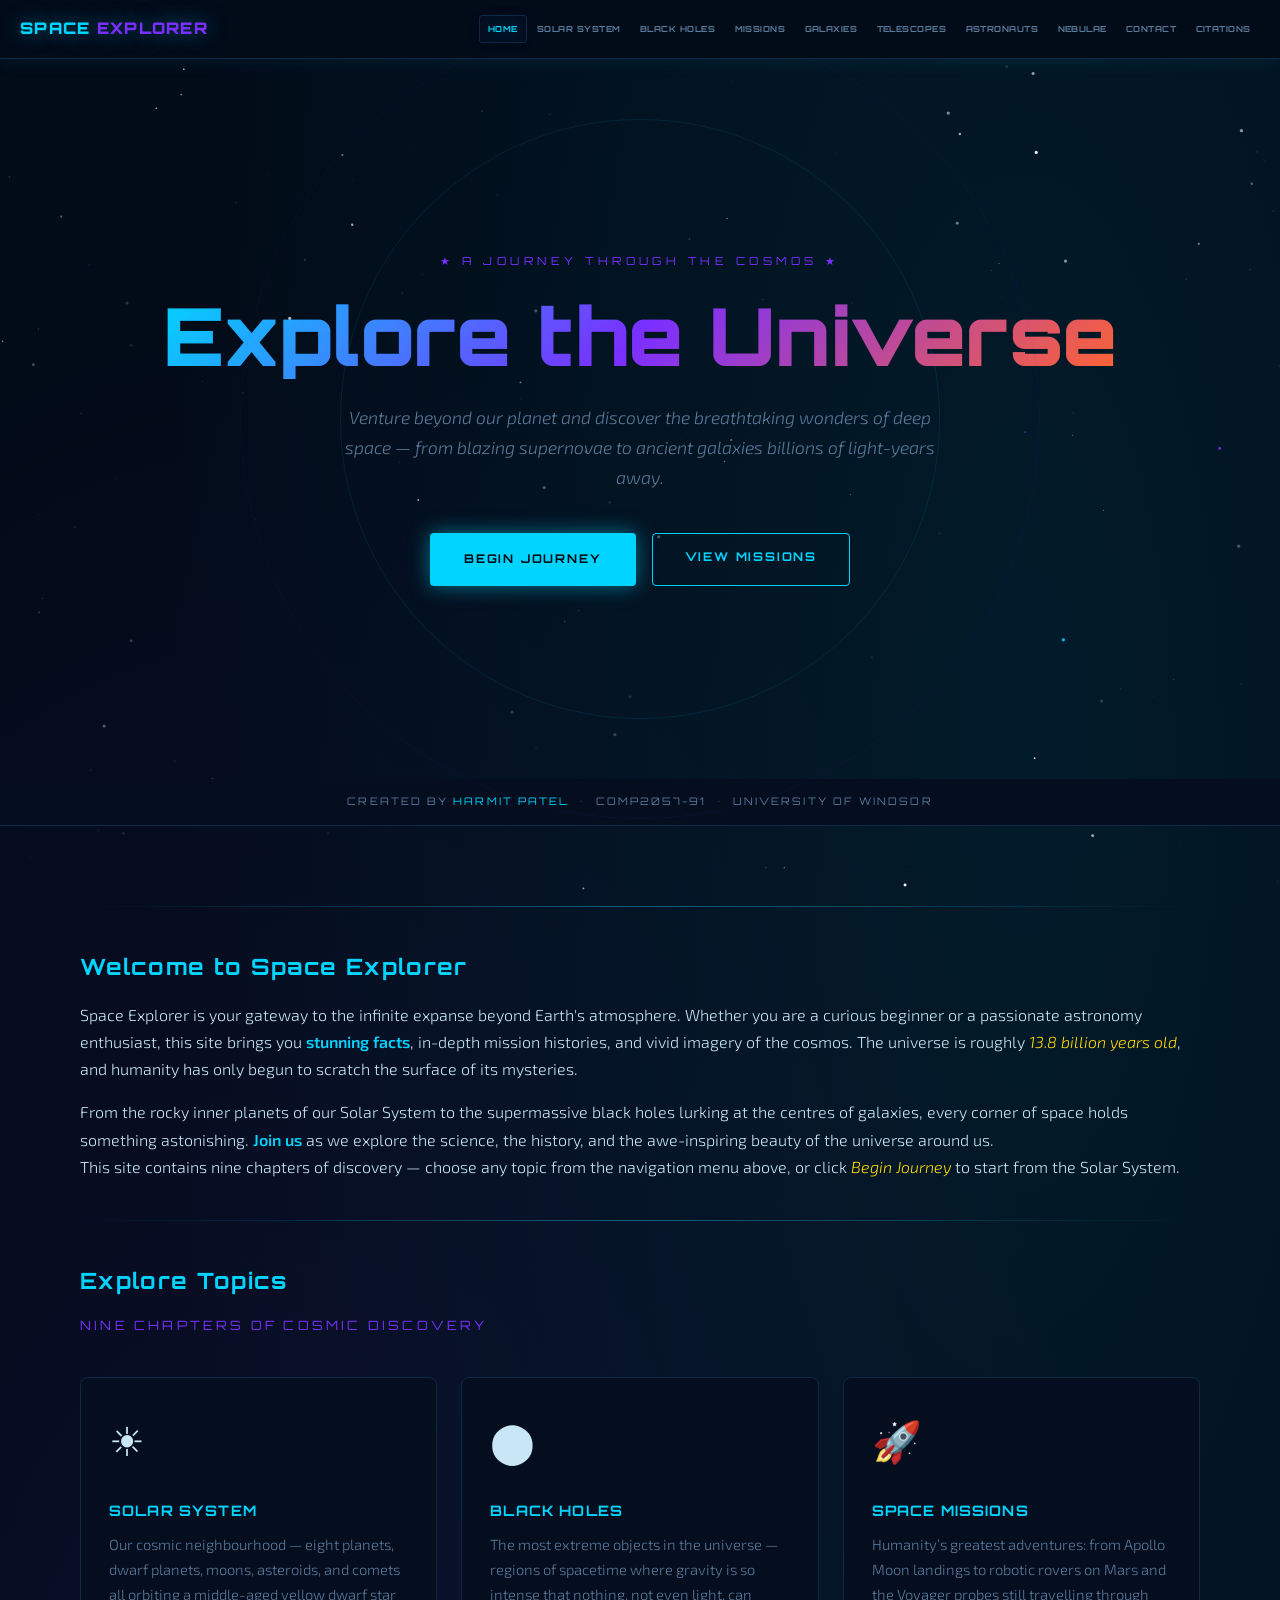
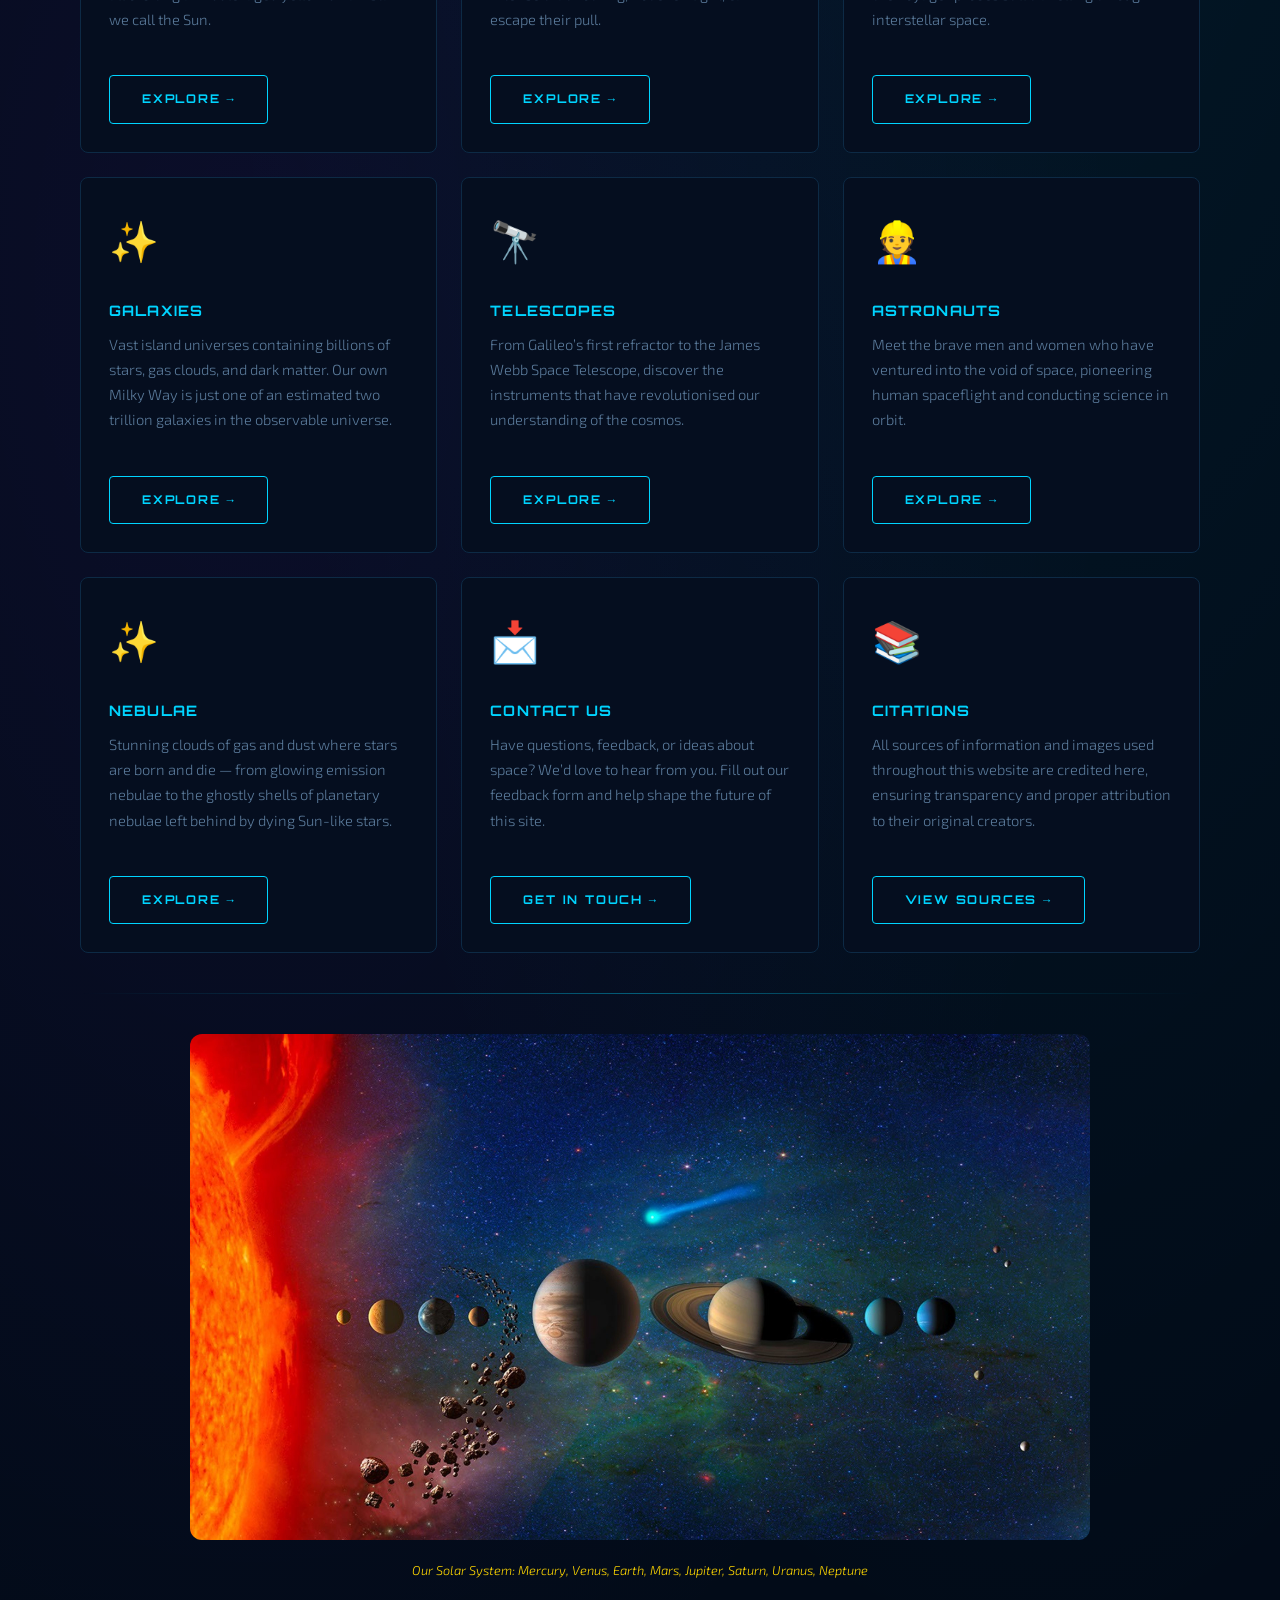
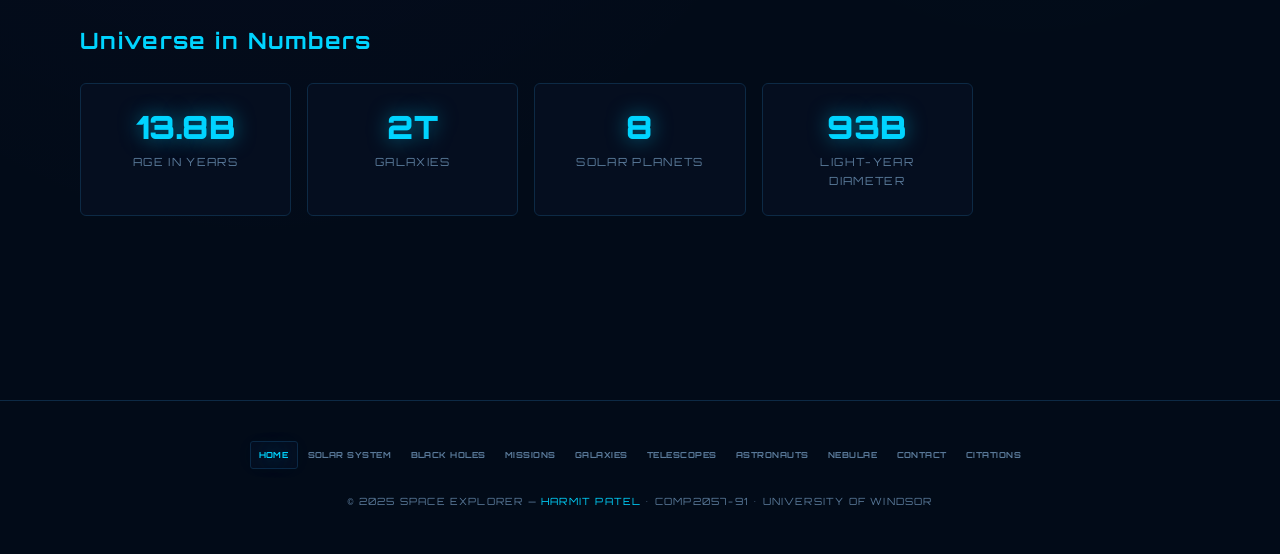
==== index.html @ 055d6885 "first phase completed" ====
<!DOCTYPE html>
<!-- ============================================================
     index.html - Home Page for Space Explorer Website
     Author: Harmit Patel - COMP2057-91
     Course: Introduction to the Internet
     Description: Entry point into the Space Explorer web site.
                  Introduces the theme, provides site navigation,
                  and showcases featured sections with animated
                  star-field background using HTML5 Canvas.
     ============================================================ -->
<html lang="en">

  <!-- HEAD: metadata, stylesheet links, and page title -->
  <head>
    <!-- Character encoding declaration for full Unicode support -->
    <meta charset="UTF-8" />

    <!-- Viewport tag for responsive design on mobile devices -->
    <meta name="viewport" content="width=device-width, initial-scale=1.0" />

    <!-- Brief description used by search engines -->
    <meta name="description" content="Space Explorer - A journey through the cosmos." />

    <!-- Page title shown in browser tab and bookmarks -->
    <title>Space Explorer | Home</title>

    <!-- Link to external CSS stylesheet for all page styles -->
    <link rel="stylesheet" href="style.css" />
  </head>

  <!-- BODY: visible page content -->
  <body>

    <!-- Animated star field canvas rendered behind all content -->
    <canvas id="starfield"></canvas>

    <!-- Page wrapper ensures content sits above canvas (z-index) -->
    <div class="page-wrapper">

      <!-- ======================================================
           HEADER & NAVIGATION
           Sticky header with site logo and full navigation links.
           ====================================================== -->
      <header>
        <div class="header-inner">

          <!-- Site logo linking back to index.html -->
          <a href="index.html" class="site-logo">SPACE<span>&nbsp;EXPLORER</span></a>

          <!-- Primary navigation menu (visible on all pages) -->
          <nav>
            <ul>
              <li><a href="index.html">Home</a></li>
              <li><a href="solarsystem.html">Solar System</a></li>
              <li><a href="blackholes.html">Black Holes</a></li>
              <li><a href="missions.html">Missions</a></li>
              <li><a href="galaxies.html">Galaxies</a></li>
              <li><a href="telescope.html">Telescopes</a></li>
              <li><a href="astronauts.html">Astronauts</a></li>
              <li><a href="nebulae.html">Nebulae</a></li>
              <li><a href="contact.html">Contact</a></li>
              <li><a href="citations.html">Citations</a></li>
            </ul>
          </nav>
        </div>
      </header>

      <!-- ======================================================
           HERO SECTION
           Full-viewport welcome banner with animated headings.
           ====================================================== -->
      <section class="hero">

        <!-- Small tagline label above main heading -->
        <p class="hero-tag">&#9733; A Journey Through the Cosmos &#9733;</p>

        <!-- Main hero heading using the h1 tag (page headline) -->
        <h1>Explore the Universe</h1>

        <!-- Descriptive subtext beneath the main heading -->
        <p class="hero-desc">
          Venture beyond our planet and discover the breathtaking wonders
          of deep space &mdash; from blazing supernovae to ancient galaxies
          billions of light-years away.
        </p>

        <!-- Call-to-action buttons linking to key pages -->
        <div class="hero-btns">
          <a href="solarsystem.html" class="btn-primary">Begin Journey</a>
          <a href="missions.html"   class="btn-secondary">View Missions</a>
        </div>
      </section>

      <!-- Author credit banner displayed below the hero -->
      <div class="author-credit">
        Created by <span>Harmit Patel</span> &nbsp;&bull;&nbsp; COMP2057-91 &nbsp;&bull;&nbsp; University of Windsor
      </div>

      <!-- ======================================================
           MAIN CONTENT
           Introduction paragraphs and featured topic cards.
           ====================================================== -->
      <main>

        <!-- Horizontal rule used as a decorative section divider -->
        <hr />

        <!-- Section heading for the introduction area -->
        <h2>Welcome to Space Explorer</h2>

        <!-- Introduction paragraph 1 -->
        <p>
          Space Explorer is your gateway to the infinite expanse beyond Earth's atmosphere.
          Whether you are a curious beginner or a passionate astronomy enthusiast, this site
          brings you <strong>stunning facts</strong>, in-depth mission histories, and vivid
          imagery of the cosmos. The universe is roughly <em>13.8 billion years old</em>,
          and humanity has only begun to scratch the surface of its mysteries.
        </p>

        <!-- Paragraph with a bold keyword and line break for visual rhythm -->
        <p>
          From the rocky inner planets of our Solar System to the supermassive black holes
          lurking at the centres of galaxies, every corner of space holds something
          astonishing. <strong>Join us</strong> as we explore the science, the history,
          and the awe-inspiring beauty of the universe around us.<br />
          This site contains nine chapters of discovery &mdash; choose any topic from the
          navigation menu above, or click <em>Begin Journey</em> to start from the Solar System.
        </p>

        <!-- Second horizontal rule for visual separation -->
        <hr />

        <!-- Section heading for the topic card grid -->
        <h2>Explore Topics</h2>

        <!-- Subtitle beneath section heading -->
        <p class="page-subtitle">Nine Chapters of Cosmic Discovery</p>

        <!-- Feature card grid: 8 topic cards linking to each page -->
        <div class="card-grid">

          <!-- Card 1: Solar System -->
          <div class="card">
            <span class="card-icon">&#9728;</span><!-- Special char: sun -->
            <h3>Solar System</h3>
            <p>
              Our cosmic neighbourhood &mdash; eight planets, dwarf planets, moons,
              asteroids, and comets all orbiting a middle-aged yellow dwarf star we call the Sun.
            </p>
            <br />
            <a href="solarsystem.html" class="btn-secondary">Explore &rarr;</a>
          </div>

          <!-- Card 2: Black Holes -->
          <div class="card">
            <span class="card-icon">&#11044;</span><!-- Special char: circle -->
            <h3>Black Holes</h3>
            <p>
              The most extreme objects in the universe &mdash; regions of spacetime where
              gravity is so intense that nothing, not even light, can escape their pull.
            </p>
            <br />
            <a href="blackholes.html" class="btn-secondary">Explore &rarr;</a>
          </div>

          <!-- Card 3: Space Missions -->
          <div class="card">
            <span class="card-icon">&#128640;</span><!-- Rocket emoji -->
            <h3>Space Missions</h3>
            <p>
              Humanity&rsquo;s greatest adventures: from Apollo Moon landings to robotic
              rovers on Mars and the Voyager probes still travelling through interstellar space.
            </p>
            <br />
            <a href="missions.html" class="btn-secondary">Explore &rarr;</a>
          </div>

          <!-- Card 4: Galaxies -->
          <div class="card">
            <span class="card-icon">&#10024;</span><!-- Sparkle/galaxy -->
            <h3>Galaxies</h3>
            <p>
              Vast island universes containing billions of stars, gas clouds, and dark matter.
              Our own Milky Way is just one of an estimated two trillion galaxies in the observable universe.
            </p>
            <br />
            <a href="galaxies.html" class="btn-secondary">Explore &rarr;</a>
          </div>

          <!-- Card 5: Telescopes -->
          <div class="card">
            <span class="card-icon">&#128301;</span><!-- Telescope emoji -->
            <h3>Telescopes</h3>
            <p>
              From Galileo&rsquo;s first refractor to the James Webb Space Telescope,
              discover the instruments that have revolutionised our understanding of the cosmos.
            </p>
            <br />
            <a href="telescope.html" class="btn-secondary">Explore &rarr;</a>
          </div>

          <!-- Card 6: Astronauts -->
          <div class="card">
            <span class="card-icon">&#128119;</span><!-- Astronaut emoji -->
            <h3>Astronauts</h3>
            <p>
              Meet the brave men and women who have ventured into the void of space,
              pioneering human spaceflight and conducting science in orbit.
            </p>
            <br />
            <a href="astronauts.html" class="btn-secondary">Explore &rarr;</a>
          </div>

          <!-- Card 7: Nebulae -->
          <div class="card">
            <span class="card-icon">&#10024;</span><!-- Sparkle: nebula glow -->
            <h3>Nebulae</h3>
            <p>
              Stunning clouds of gas and dust where stars are born and die &mdash;
              from glowing emission nebulae to the ghostly shells of planetary nebulae
              left behind by dying Sun-like stars.
            </p>
            <br />
            <a href="nebulae.html" class="btn-secondary">Explore &rarr;</a>
          </div>

          <!-- Card 8: Contact / Feedback -->
          <div class="card">
            <span class="card-icon">&#128233;</span><!-- Envelope emoji -->
            <h3>Contact Us</h3>
            <p>
              Have questions, feedback, or ideas about space? We&rsquo;d love to hear from you.
              Fill out our feedback form and help shape the future of this site.
            </p>
            <br />
            <a href="contact.html" class="btn-secondary">Get In Touch &rarr;</a>
          </div>

          <!-- Card 8: Citations -->
          <div class="card">
            <span class="card-icon">&#128218;</span><!-- Book emoji -->
            <h3>Citations</h3>
            <p>
              All sources of information and images used throughout this website are credited
              here, ensuring transparency and proper attribution to their original creators.
            </p>
            <br />
            <a href="citations.html" class="btn-secondary">View Sources &rarr;</a>
          </div>

        </div><!-- end .card-grid -->

        <!-- Horizontal rule before stats section -->
        <hr />

        <!-- Solar system image as a featured visual on the home page -->
        <div class="text-center">
          <img src="solarsystem.jpg"
               alt="Diagram of the eight planets of our Solar System in order from the Sun"
               width="900" height="380"
               style="width:100%;max-width:900px;height:auto;border-radius:12px;margin:20px auto;display:block;" />
          <p style="color:var(--color-muted);font-size:0.8rem;">
            <em>Our Solar System: Mercury, Venus, Earth, Mars, Jupiter, Saturn, Uranus, Neptune</em>
          </p>
        </div>

        <!-- Quick facts stats section -->
        <h2>Universe in Numbers</h2>

        <!-- Stat card grid for quick cosmological facts -->
        <div class="stat-grid">
          <div class="stat-card">
            <span class="stat-num">13.8B</span>
            <span class="stat-label">Age in Years</span>
          </div>
          <div class="stat-card">
            <span class="stat-num">2T</span>
            <span class="stat-label">Galaxies</span>
          </div>
          <div class="stat-card">
            <span class="stat-num">8</span>
            <span class="stat-label">Solar Planets</span>
          </div>
          <div class="stat-card">
            <span class="stat-num">93B</span>
            <span class="stat-label">Light-Year Diameter</span>
          </div>
        </div>

      </main><!-- end main -->

      <!-- ======================================================
           FOOTER
           Copyright information and repeated navigation.
           ====================================================== -->
      <footer>
        <div class="footer-inner">

          <!-- Repeated navigation links in footer for convenience -->
          <nav>
            <ul>
              <li><a href="index.html">Home</a></li>
              <li><a href="solarsystem.html">Solar System</a></li>
              <li><a href="blackholes.html">Black Holes</a></li>
              <li><a href="missions.html">Missions</a></li>
              <li><a href="galaxies.html">Galaxies</a></li>
              <li><a href="telescope.html">Telescopes</a></li>
              <li><a href="astronauts.html">Astronauts</a></li>
              <li><a href="nebulae.html">Nebulae</a></li>
              <li><a href="contact.html">Contact</a></li>
              <li><a href="citations.html">Citations</a></li>
            </ul>
          </nav>

          <!-- Copyright notice with special HTML entities -->
          <p>&copy; 2025 Space Explorer &mdash; <span class="footer-name">Harmit Patel</span> &bull; COMP2057-91 &bull; University of Windsor</p>
        </div>
      </footer>

      <!-- Floating scroll-to-top button -->
      <button id="scrollTopBtn" title="Back to top"
              style="position:fixed;bottom:30px;right:30px;
                     background:var(--color-primary);color:var(--color-bg);
                     border:none;border-radius:50%;width:44px;height:44px;
                     font-size:1.2rem;cursor:pointer;opacity:0;
                     transition:opacity 0.3s ease;z-index:999;">&#8679;</button>

    </div><!-- end .page-wrapper -->

    <!-- Link to the shared JavaScript file (loaded at end of body for performance) -->
    <script src="main.js"></script>

  </body>
</html>
---- style.css ----
/* ============================================================
   style.css - Main Cascading Style Sheet for Space Explorer
   Author: Harmit Patel - COMP2057-91
   Course: Introduction to the Internet
   University of Windsor - School of Computer Science
   Description: Defines all global styles, animations, layout,
                typography, colours (hex values only), and
                visual theme for the Space Explorer website.
                All colour values use the # hexadecimal scheme.
   ============================================================ */

/* Google Fonts: Orbitron for headings, Exo 2 for body */
@import url('https://fonts.googleapis.com/css2?family=Orbitron:wght@400;700;900&family=Exo+2:ital,wght@0,300;0,400;0,600;1,300&display=swap');

/* ============================================================
   CSS CUSTOM PROPERTIES (VARIABLES)
   All colours are defined as hex values as required.
   ============================================================ */
:root {
  --color-bg:        #020b18;
  --color-bg2:       #030f22;
  --color-primary:   #00d4ff;
  --color-secondary: #7b2fff;
  --color-gold:      #ffd700;
  --color-text:      #c8e6f5;
  --color-muted:     #5a7a9a;
  --color-card:      #050e1f;
  --color-border:    #0d2a45;
  --color-success:   #00ff88;
  --font-display:    'Orbitron', monospace;
  --font-body:       'Exo 2', sans-serif;
  --glow-cyan:       0 0 20px rgba(0, 212, 255, 0.5);
  --glow-purple:     0 0 20px rgba(123, 47, 255, 0.5);
  --transition:      all 0.3s ease;
}

/* CSS Reset */
*, *::before, *::after {
  box-sizing: border-box;
  margin:     0;
  padding:    0;
}

html { scroll-behavior: smooth; }

/* Body - background colour using hex #020b18 */
body {
  font-family:      var(--font-body);
  font-size:        16px;
  color:            #c8e6f5;
  background-color: #020b18;
  background-image:
    radial-gradient(ellipse at 20% 50%, rgba(123,47,255,0.08) 0%, transparent 60%),
    radial-gradient(ellipse at 80% 20%, rgba(0,212,255,0.08) 0%, transparent 60%);
  min-height:  100vh;
  line-height: 1.7;
  overflow-x:  hidden;
  position:    relative;
}

/* Star field canvas behind all content */
#starfield {
  position:       fixed;
  top:            0;
  left:           0;
  width:          100%;
  height:         100%;
  z-index:        0;
  pointer-events: none;
}

.page-wrapper {
  position: relative;
  z-index:  1;
}

/* ============================================================
   HEADER & NAVIGATION
   Sticky header - all 10 nav items on ONE line
   ============================================================ */
header {
  background:      #020b18;
  border-bottom:   1px solid #0d2a45;
  padding:         0 20px;
  position:        sticky;
  top:             0;
  z-index:         1000;
  box-shadow:      0 2px 20px rgba(0,212,255,0.08);
  backdrop-filter: blur(10px);
}

/* Header inner: logo left, nav right - single row */
.header-inner {
  display:         flex;
  align-items:     center;
  justify-content: space-between;
  max-width:       1500px;
  margin:          0 auto;
  height:          58px;
  gap:             10px;
}

/* Site logo */
.site-logo {
  font-family:     var(--font-display);
  font-size:       1rem;
  font-weight:     900;
  color:           #00d4ff;
  text-decoration: none;
  letter-spacing:  0.08em;
  text-shadow:     var(--glow-cyan);
  transition:      var(--transition);
  white-space:     nowrap;
  flex-shrink:     0;
}

.site-logo span { color: #7b2fff; }

.site-logo:hover { text-shadow: 0 0 30px rgba(0,212,255,0.9); }

/* Navigation: force ALL 10 items on one single line */
nav { flex-shrink: 1; }

nav ul {
  list-style:     none;
  display:        flex;
  flex-direction: row;
  flex-wrap:      nowrap;
  gap:            1px;
  align-items:    center;
}

/* Each nav link - compact to fit 10 on one line */
nav ul li a {
  font-family:     var(--font-display);
  font-size:       0.52rem;
  font-weight:     700;
  color:           #5a7a9a;
  text-decoration: none;
  letter-spacing:  0.06em;
  padding:         6px 8px;
  border:          1px solid transparent;
  border-radius:   3px;
  transition:      var(--transition);
  text-transform:  uppercase;
  white-space:     nowrap;
  display:         block;
}

nav ul li a:hover,
nav ul li a.active {
  color:        #00d4ff;
  border-color: #0d2a45;
  background:   #050e1f;
  text-shadow:  var(--glow-cyan);
}

/* ============================================================
   MAIN CONTENT
   ============================================================ */
main {
  max-width: 1200px;
  margin:    0 auto;
  padding:   40px 40px 80px;
}

/* ============================================================
   HERO SECTION
   ============================================================ */
.hero {
  min-height:      80vh;
  display:         flex;
  flex-direction:  column;
  align-items:     center;
  justify-content: center;
  text-align:      center;
  padding:         60px 20px;
  position:        relative;
}

.hero::before {
  content:        '';
  position:       absolute;
  width:          600px;
  height:         600px;
  border-radius:  50%;
  border:         1px solid rgba(0,212,255,0.1);
  animation:      pulseRing 4s ease-in-out infinite;
  pointer-events: none;
}

.hero::after {
  content:        '';
  position:       absolute;
  width:          800px;
  height:         800px;
  border-radius:  50%;
  border:         1px solid rgba(123,47,255,0.07);
  animation:      pulseRing 4s ease-in-out infinite 1s;
  pointer-events: none;
}

.hero-tag {
  font-family:    var(--font-display);
  font-size:      0.7rem;
  letter-spacing: 0.4em;
  color:          #7b2fff;
  text-transform: uppercase;
  margin-bottom:  20px;
  animation:      fadeInUp 0.8s ease both;
}

.hero h1 {
  font-family:             var(--font-display);
  font-size:               clamp(2.5rem, 7vw, 5rem);
  font-weight:             900;
  line-height:             1.1;
  margin-bottom:           24px;
  background:              linear-gradient(135deg, #00d4ff 0%, #7b2fff 50%, #ff6432 100%);
  -webkit-background-clip: text;
  -webkit-text-fill-color: transparent;
  background-clip:         text;
  animation:               fadeInUp 0.8s ease 0.2s both;
}

.hero-desc {
  font-size:     1.1rem;
  color:         #5a7a9a;
  max-width:     600px;
  margin-bottom: 40px;
  font-weight:   300;
  font-style:    italic;
  animation:     fadeInUp 0.8s ease 0.4s both;
}

.hero-btns {
  display:         flex;
  gap:             16px;
  flex-wrap:       wrap;
  justify-content: center;
  animation:       fadeInUp 0.8s ease 0.6s both;
}

/* Author credit banner */
.author-credit {
  text-align:     center;
  padding:        14px 20px;
  font-family:    var(--font-display);
  font-size:      0.65rem;
  color:          #5a7a9a;
  letter-spacing: 0.2em;
  text-transform: uppercase;
  background:     #050e1f;
  border-bottom:  1px solid #0d2a45;
}

.author-credit span { color: #00d4ff; }

/* ============================================================
   BUTTONS
   ============================================================ */
.btn-primary {
  display:         inline-block;
  font-family:     var(--font-display);
  font-size:       0.75rem;
  font-weight:     700;
  letter-spacing:  0.15em;
  text-transform:  uppercase;
  text-decoration: none;
  color:           #020b18;
  background:      #00d4ff;
  padding:         14px 32px;
  border:          2px solid #00d4ff;
  border-radius:   4px;
  cursor:          pointer;
  box-shadow:      var(--glow-cyan);
  transition:      var(--transition);
}

.btn-primary:hover {
  background:   #ffffff;
  border-color: #ffffff;
  box-shadow:   0 0 40px rgba(0,212,255,0.8);
  transform:    translateY(-2px);
}

.btn-secondary {
  display:         inline-block;
  font-family:     var(--font-display);
  font-size:       0.75rem;
  font-weight:     700;
  letter-spacing:  0.15em;
  text-transform:  uppercase;
  text-decoration: none;
  color:           #00d4ff;
  background:      transparent;
  padding:         13px 32px;
  border:          1px solid #00d4ff;
  border-radius:   4px;
  cursor:          pointer;
  transition:      var(--transition);
}

.btn-secondary:hover {
  background: #050e1f;
  box-shadow: var(--glow-cyan);
  transform:  translateY(-2px);
}

/* ============================================================
   CARD GRID
   ============================================================ */
.card-grid {
  display:               grid;
  grid-template-columns: repeat(auto-fill, minmax(280px, 1fr));
  gap:                   24px;
  margin-top:            40px;
}

.card {
  background:    #050e1f;
  border:        1px solid #0d2a45;
  border-radius: 8px;
  padding:       28px;
  transition:    var(--transition);
  position:      relative;
  overflow:      hidden;
}

.card::before {
  content:          '';
  position:         absolute;
  top:              0;
  left:             0;
  right:            0;
  height:           2px;
  background:       linear-gradient(90deg, #7b2fff, #00d4ff);
  transform:        scaleX(0);
  transform-origin: left;
  transition:       transform 0.4s ease;
}

.card:hover {
  border-color: #1a4a70;
  transform:    translateY(-4px);
  box-shadow:   0 12px 40px rgba(0,212,255,0.1);
}

.card:hover::before { transform: scaleX(1); }

.card-icon {
  font-size:     2.5rem;
  margin-bottom: 16px;
  display:       block;
}

.card h3 {
  font-family:    var(--font-display);
  font-size:      0.9rem;
  font-weight:    700;
  letter-spacing: 0.08em;
  color:          #00d4ff;
  margin-bottom:  10px;
  text-transform: uppercase;
}

.card p {
  color:       #5a7a9a;
  font-size:   0.92rem;
  font-weight: 300;
}

/* ============================================================
   PAGE HEADINGS
   ============================================================ */
h1.page-title {
  font-family:    var(--font-display);
  font-size:      clamp(1.8rem, 4vw, 2.8rem);
  font-weight:    900;
  color:          #00d4ff;
  text-shadow:    var(--glow-cyan);
  letter-spacing: 0.05em;
  margin-bottom:  8px;
}

.page-subtitle {
  color:          #7b2fff;
  font-size:      0.8rem;
  font-family:    var(--font-display);
  letter-spacing: 0.25em;
  text-transform: uppercase;
  margin-bottom:  40px;
}

h2 {
  font-family:    var(--font-display);
  font-size:      1.4rem;
  font-weight:    700;
  color:          #00d4ff;
  letter-spacing: 0.06em;
  margin:         40px 0 16px;
}

h3 {
  font-family:    var(--font-display);
  font-size:      1rem;
  font-weight:    700;
  color:          #ffd700;
  letter-spacing: 0.06em;
  margin:         24px 0 10px;
}

p {
  margin-bottom: 16px;
  font-weight:   300;
}

strong, b {
  color:       #00d4ff;
  font-weight: 600;
}

em, i {
  color:      #ffd700;
  font-style: italic;
}

hr {
  border:     none;
  height:     1px;
  background: linear-gradient(90deg, transparent, #00d4ff, transparent);
  margin:     40px 0;
  opacity:    0.4;
}

/* ============================================================
   TABLES
   ============================================================ */
.table-wrap {
  overflow-x:    auto;
  margin:        24px 0;
  border:        1px solid #0d2a45;
  border-radius: 8px;
}

table {
  width:           100%;
  border-collapse: collapse;
  font-size:       0.9rem;
}

thead tr { background: #050e1f; }

thead th {
  font-family:    var(--font-display);
  font-size:      0.68rem;
  letter-spacing: 0.12em;
  text-transform: uppercase;
  color:          #00d4ff;
  padding:        14px 16px;
  text-align:     left;
  border-bottom:  1px solid #0d2a45;
}

tbody tr {
  border-bottom: 1px solid #0d2a45;
  transition:    var(--transition);
}

tbody tr:nth-child(even) { background: #030f22; }

tbody tr:hover { background: #071828; }

tbody td {
  padding:     12px 16px;
  color:       #c8e6f5;
  font-weight: 300;
}

/* ============================================================
   LISTS
   ============================================================ */

/* Unordered list with cyan bullet arrows */
ul.space-list {
  list-style:  none;
  padding:     0;
  margin:      16px 0 24px;
}

ul.space-list li {
  padding:       10px 0 10px 28px;
  position:      relative;
  border-bottom: 1px solid #0d2a45;
  font-weight:   300;
}

ul.space-list li::before {
  content:     '›';
  position:    absolute;
  left:        0;
  color:       #00d4ff;
  font-size:   1.2rem;
  font-weight: 700;
  line-height: 1.4;
}

/* Ordered list with numbered purple badge counters */
ol.space-ol {
  counter-reset: spaceCounter;
  list-style:    none;
  padding:       0;
  margin:        16px 0 24px;
}

ol.space-ol li {
  counter-increment: spaceCounter;
  padding:           10px 0 10px 52px;
  position:          relative;
  border-bottom:     1px solid #0d2a45;
  font-weight:       300;
}

ol.space-ol li::before {
  content:       counter(spaceCounter, decimal-leading-zero);
  position:      absolute;
  left:          0;
  top:           8px;
  font-family:   var(--font-display);
  font-size:     0.7rem;
  color:         #7b2fff;
  font-weight:   700;
  border:        1px solid #7b2fff;
  border-radius: 3px;
  padding:       2px 6px;
  line-height:   1.4;
  background:    #050e1f;
}

/* Definition list */
dl.space-dl { margin: 16px 0 24px; }

dl.space-dl dt {
  font-family:    var(--font-display);
  font-size:      0.8rem;
  font-weight:    700;
  color:          #ffd700;
  letter-spacing: 0.08em;
  text-transform: uppercase;
  margin-top:     20px;
  padding:        8px 12px;
  background:     #050e1f;
  border-left:    3px solid #ffd700;
  border-radius:  0 4px 4px 0;
}

dl.space-dl dd {
  padding:     10px 10px 10px 20px;
  color:       #8aa8c8;
  font-weight: 300;
  border-left: 2px solid #0d2a45;
  margin-left: 0;
  margin-top:  4px;
  font-size:   0.95rem;
}

/* ============================================================
   IMAGES
   ============================================================ */
img {
  max-width: 100%;
  height:    auto;
  display:   block;
}

.img-frame {
  border:        1px solid #0d2a45;
  border-radius: 8px;
  overflow:      hidden;
  margin:        24px 0;
  box-shadow:    0 0 30px rgba(0,212,255,0.08);
  transition:    var(--transition);
}

.img-frame:hover {
  box-shadow:   0 0 50px rgba(0,212,255,0.2);
  border-color: #1a4a70;
}

.thumb {
  border-radius: 6px;
  border:        1px solid #0d2a45;
  float:         left;
  margin:        0 24px 16px 0;
}

.clearfix::after {
  content: '';
  display: table;
  clear:   both;
}

/* ============================================================
   IMAGE MAP CONTAINER
   ============================================================ */
.imgmap-wrap {
  position:      relative;
  display:       inline-block;
  margin:        24px 0;
  border-radius: 8px;
  overflow:      hidden;
  border:        1px solid #0d2a45;
  width:         100%;
}

/* ============================================================
   FEEDBACK / CONTACT FORM  -  CENTERED
   ============================================================ */

/* Outer section: centers the form horizontally */
.form-section {
  display:         flex;
  justify-content: center;
  width:           100%;
  margin:          40px 0;
}

/* Form card: centered, max-width, dark background */
.form-container {
  background:    #050e1f;
  border:        1px solid #0d2a45;
  border-radius: 10px;
  padding:       48px;
  width:         100%;
  max-width:     720px;
  margin:        0 auto;
  box-shadow:    0 8px 40px rgba(0,212,255,0.07);
}

.form-container h2 {
  text-align: center;
  margin-top: 0;
}

.form-container label {
  display:        block;
  font-family:    var(--font-display);
  font-size:      0.68rem;
  letter-spacing: 0.15em;
  text-transform: uppercase;
  color:          #5a7a9a;
  margin-bottom:  6px;
  margin-top:     22px;
}

.form-container label:first-of-type { margin-top: 0; }

.form-container input,
.form-container select,
.form-container textarea {
  width:         100%;
  background:    #020b18;
  border:        1px solid #0d2a45;
  border-radius: 4px;
  color:         #c8e6f5;
  font-family:   var(--font-body);
  font-size:     0.95rem;
  font-weight:   300;
  padding:       12px 16px;
  transition:    var(--transition);
  outline:       none;
}

.form-container input:focus,
.form-container select:focus,
.form-container textarea:focus {
  border-color: #00d4ff;
  box-shadow:   0 0 12px rgba(0,212,255,0.2);
  background:   #030f22;
}

.form-container textarea {
  min-height: 150px;
  resize:     vertical;
}

.form-container select option {
  background: #030f22;
  color:      #c8e6f5;
}

/* Centered submit button wrapper */
.form-btn-wrap {
  text-align: center;
  margin-top: 28px;
}

/* Visible email link at bottom of contact page */
.email-display {
  margin-top:     24px;
  padding-top:    20px;
  border-top:     1px solid #0d2a45;
  font-family:    var(--font-display);
  font-size:      0.78rem;
  color:          #5a7a9a;
  letter-spacing: 0.1em;
  text-align:     center;
}

.email-display a {
  color:           #00d4ff;
  text-decoration: none;
  font-weight:     700;
}

.email-display a:hover { text-shadow: var(--glow-cyan); }

/* ============================================================
   SPECIAL CHARACTERS DEMO BOX
   ============================================================ */
.special-chars {
  background:    #050e1f;
  border:        1px solid #1a1a5e;
  border-radius: 6px;
  padding:       20px 24px;
  margin:        20px 0;
  font-size:     1.1rem;
  letter-spacing: 0.08em;
  color:         #c8e6f5;
}

/* ============================================================
   FOOTER  -  background #020b18
   ============================================================ */
footer {
  background:  #020b18;
  border-top:  1px solid #0d2a45;
  padding:     40px;
  text-align:  center;
  margin-top:  80px;
}

.footer-inner {
  max-width: 1200px;
  margin:    0 auto;
}

footer nav ul {
  justify-content: center;
  flex-wrap:       wrap;
  margin-bottom:   24px;
}

footer p {
  font-family:    var(--font-display);
  font-size:      0.62rem;
  color:          #5a7a9a;
  letter-spacing: 0.12em;
  text-transform: uppercase;
  margin:         4px 0;
}

footer p .footer-name { color: #00d4ff; }

/* ============================================================
   BACK LINK
   ============================================================ */
.back-link {
  display:         inline-flex;
  align-items:     center;
  gap:             8px;
  font-family:     var(--font-display);
  font-size:       0.7rem;
  font-weight:     700;
  letter-spacing:  0.15em;
  text-transform:  uppercase;
  color:           #7b2fff;
  text-decoration: none;
  margin-bottom:   40px;
  transition:      var(--transition);
  border:          1px solid #1a1a5e;
  padding:         8px 16px;
  border-radius:   3px;
}

.back-link:hover {
  color:        #00d4ff;
  border-color: #0d2a45;
  box-shadow:   var(--glow-cyan);
}

.back-link::before { content: '←'; }

/* ============================================================
   INFO / WARNING BOXES
   ============================================================ */
.info-box {
  background:    #050e1f;
  border-left:   3px solid #00d4ff;
  border-radius: 0 6px 6px 0;
  padding:       20px 24px;
  margin:        24px 0;
}

.warn-box {
  background:    #100a06;
  border-left:   3px solid #ff6432;
  border-radius: 0 6px 6px 0;
  padding:       20px 24px;
  margin:        24px 0;
  color:         #ff9060;
}

/* ============================================================
   STAT GRID
   ============================================================ */
.stat-grid {
  display:               grid;
  grid-template-columns: repeat(auto-fill, minmax(200px, 1fr));
  gap:                   16px;
  margin:                24px 0;
}

.stat-card {
  background:    #050e1f;
  border:        1px solid #0d2a45;
  border-radius: 6px;
  padding:       24px 20px;
  text-align:    center;
}

.stat-card .stat-num {
  font-family:  var(--font-display);
  font-size:    2rem;
  font-weight:  900;
  color:        #00d4ff;
  text-shadow:  var(--glow-cyan);
  display:      block;
  line-height:  1.2;
}

.stat-card .stat-label {
  font-size:      0.7rem;
  font-family:    var(--font-display);
  letter-spacing: 0.12em;
  color:          #5a7a9a;
  text-transform: uppercase;
  margin-top:     6px;
  display:        block;
}

/* ============================================================
   INTERNAL ANCHOR TARGETS & JUMP NAV
   ============================================================ */
.anchor-target { scroll-margin-top: 80px; }

.jump-nav {
  background:    #050e1f;
  border:        1px solid #0d2a45;
  border-radius: 6px;
  padding:       20px 28px;
  margin-bottom: 40px;
  display:       inline-block;
}

.jump-nav p {
  font-family:    var(--font-display);
  font-size:      0.7rem;
  letter-spacing: 0.15em;
  color:          #5a7a9a;
  text-transform: uppercase;
  margin-bottom:  12px;
}

.jump-nav ul {
  list-style: none;
  padding:    0;
  display:    flex;
  flex-wrap:  wrap;
  gap:        10px;
}

.jump-nav ul li a {
  font-family:     var(--font-display);
  font-size:       0.7rem;
  color:           #00d4ff;
  text-decoration: none;
  padding:         4px 10px;
  border:          1px solid #0d2a45;
  border-radius:   3px;
  transition:      var(--transition);
}

.jump-nav ul li a:hover {
  background:  #071828;
  text-shadow: var(--glow-cyan);
}

/* ============================================================
   CITATION PAGE
   ============================================================ */
.citation-list {
  list-style:  none;
  padding:     0;
  margin:      24px 0;
}

.citation-list li {
  padding:       20px;
  margin-bottom: 12px;
  background:    #050e1f;
  border:        1px solid #0d2a45;
  border-radius: 6px;
  transition:    var(--transition);
}

.citation-list li:hover { border-color: #1a4a70; }

.citation-list .cite-num {
  font-family:   var(--font-display);
  font-size:     0.7rem;
  color:         #7b2fff;
  font-weight:   700;
  margin-bottom: 6px;
}

.citation-list .cite-title {
  color:         #c8e6f5;
  font-weight:   600;
  margin-bottom: 4px;
}

.citation-list .cite-url a {
  color:      #00d4ff;
  font-size:  0.85rem;
  word-break: break-all;
}

.citation-list .cite-creator {
  font-size:  0.82rem;
  color:      #5a7a9a;
  margin-top: 4px;
}

/* ============================================================
   FORM SUCCESS MESSAGE
   ============================================================ */
#formSuccess {
  display:       none;
  background:    #050e1f;
  border:        1px solid #00d4ff;
  border-radius: 8px;
  padding:       40px;
  text-align:    center;
  margin:        30px auto 0;
  max-width:     720px;
}

#formSuccess .success-icon {
  font-size:     3rem;
  display:       block;
  margin-bottom: 16px;
  color:         #00ff88;
  animation:     glowPulse 2s ease-in-out infinite;
}

#formSuccess h3 {
  color:         #00d4ff;
  font-size:     1.2rem;
  margin-bottom: 10px;
}

/* ============================================================
   CONTACT GRID
   ============================================================ */
.contact-grid {
  display:               grid;
  grid-template-columns: 1fr 1fr;
  gap:                   16px;
  margin:                24px auto;
  max-width:             720px;
}

.contact-item {
  background:    #050e1f;
  border:        1px solid #0d2a45;
  border-radius: 8px;
  padding:       20px;
  text-align:    center;
}

.contact-item .ci-icon {
  font-size:     1.8rem;
  margin-bottom: 10px;
  display:       block;
}

.contact-item .ci-label {
  font-family:    var(--font-display);
  font-size:      0.65rem;
  letter-spacing: 0.15em;
  color:          #5a7a9a;
  text-transform: uppercase;
  margin-bottom:  6px;
}

.contact-item .ci-value {
  color:       #c8e6f5;
  font-size:   0.9rem;
  font-weight: 300;
}

/* ============================================================
   KEYFRAME ANIMATIONS
   ============================================================ */
@keyframes fadeInUp {
  from { opacity: 0; transform: translateY(30px); }
  to   { opacity: 1; transform: translateY(0); }
}

@keyframes pulseRing {
  0%   { transform: scale(0.9);  opacity: 0.3; }
  50%  { transform: scale(1.05); opacity: 0.6; }
  100% { transform: scale(0.9);  opacity: 0.3; }
}

@keyframes float {
  0%   { transform: translateY(0px); }
  50%  { transform: translateY(-12px); }
  100% { transform: translateY(0px); }
}

@keyframes glowPulse {
  0%   { box-shadow: 0 0 10px rgba(0,212,255,0.3); }
  50%  { box-shadow: 0 0 30px rgba(0,212,255,0.7); }
  100% { box-shadow: 0 0 10px rgba(0,212,255,0.3); }
}

@keyframes shimmer {
  0%   { background-position: -200% center; }
  100% { background-position:  200% center; }
}

@keyframes spin {
  from { transform: rotate(0deg); }
  to   { transform: rotate(360deg); }
}

@keyframes blink {
  0%, 100% { opacity: 1; }
  50%       { opacity: 0; }
}

/* ============================================================
   UTILITY CLASSES
   ============================================================ */
.float-anim  { animation: float 5s ease-in-out infinite; }
.glow-anim   { animation: glowPulse 2.5s ease-in-out infinite; }
.fade-in     { animation: fadeInUp 0.8s ease both; }
.text-center { text-align: center; }
.text-right  { text-align: right; }
.mt-40       { margin-top: 40px; }
.mb-40       { margin-bottom: 40px; }

.flex-center {
  display:         flex;
  align-items:     center;
  justify-content: center;
}

.highlight { color: #ffd700; font-style: italic; }
.glow-text { color: #00d4ff; text-shadow: var(--glow-cyan); }

/* ============================================================
   RESPONSIVE BREAKPOINTS
   ============================================================ */

/* Tablet (768px and below) */
@media (max-width: 768px) {
  header { padding: 0 15px; }

  .header-inner {
    flex-direction: column;
    height:         auto;
    padding:        12px 0;
    gap:            8px;
  }

  nav ul {
    flex-wrap:       wrap;
    justify-content: center;
  }

  main          { padding: 24px 20px 60px; }
  .hero h1      { font-size: 2rem; }
  .hero::before,
  .hero::after  { display: none; }
  .card-grid    { grid-template-columns: 1fr; }
  .form-container { padding: 24px 20px; }
  .thumb        { float: none; margin: 0 0 16px 0; }
  .contact-grid { grid-template-columns: 1fr; }
}

/* Mobile (480px and below) */
@media (max-width: 480px) {
  .stat-grid { grid-template-columns: 1fr 1fr; }
  .hero-btns { flex-direction: column; align-items: center; }
}
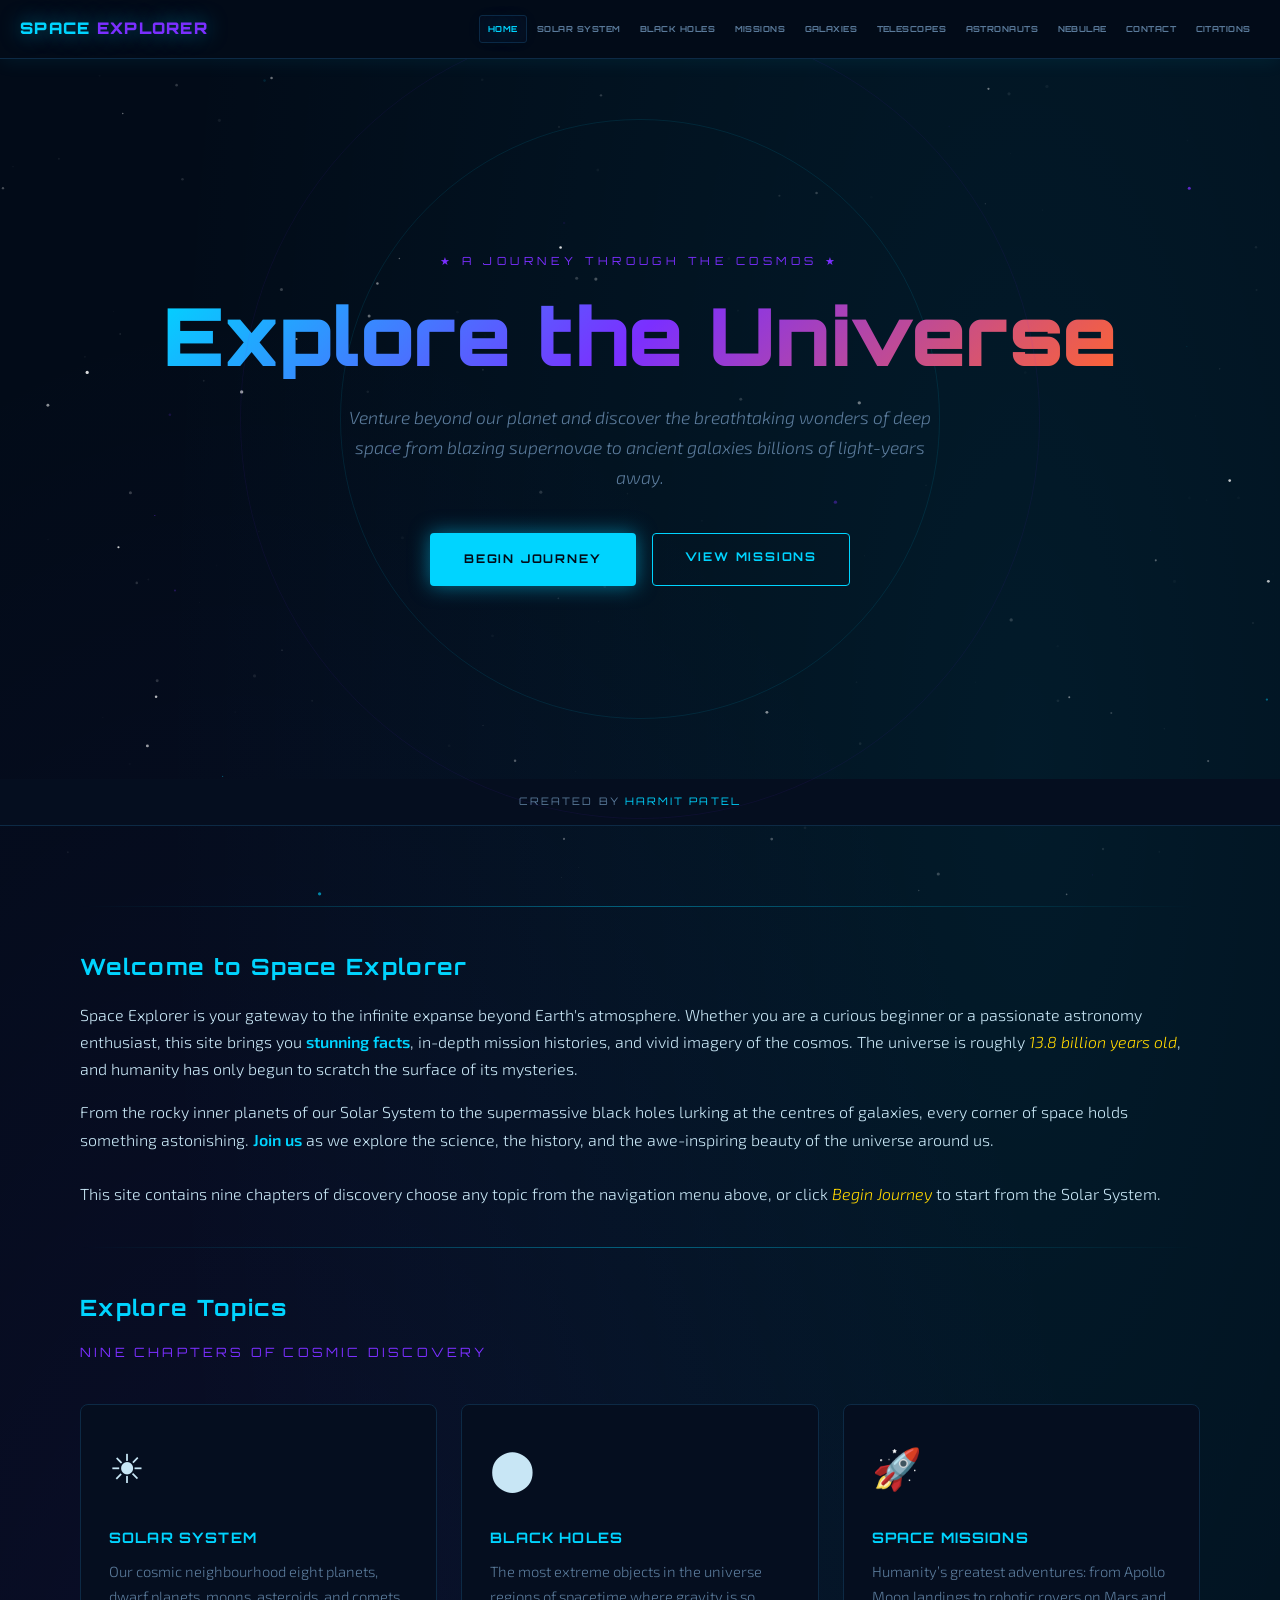
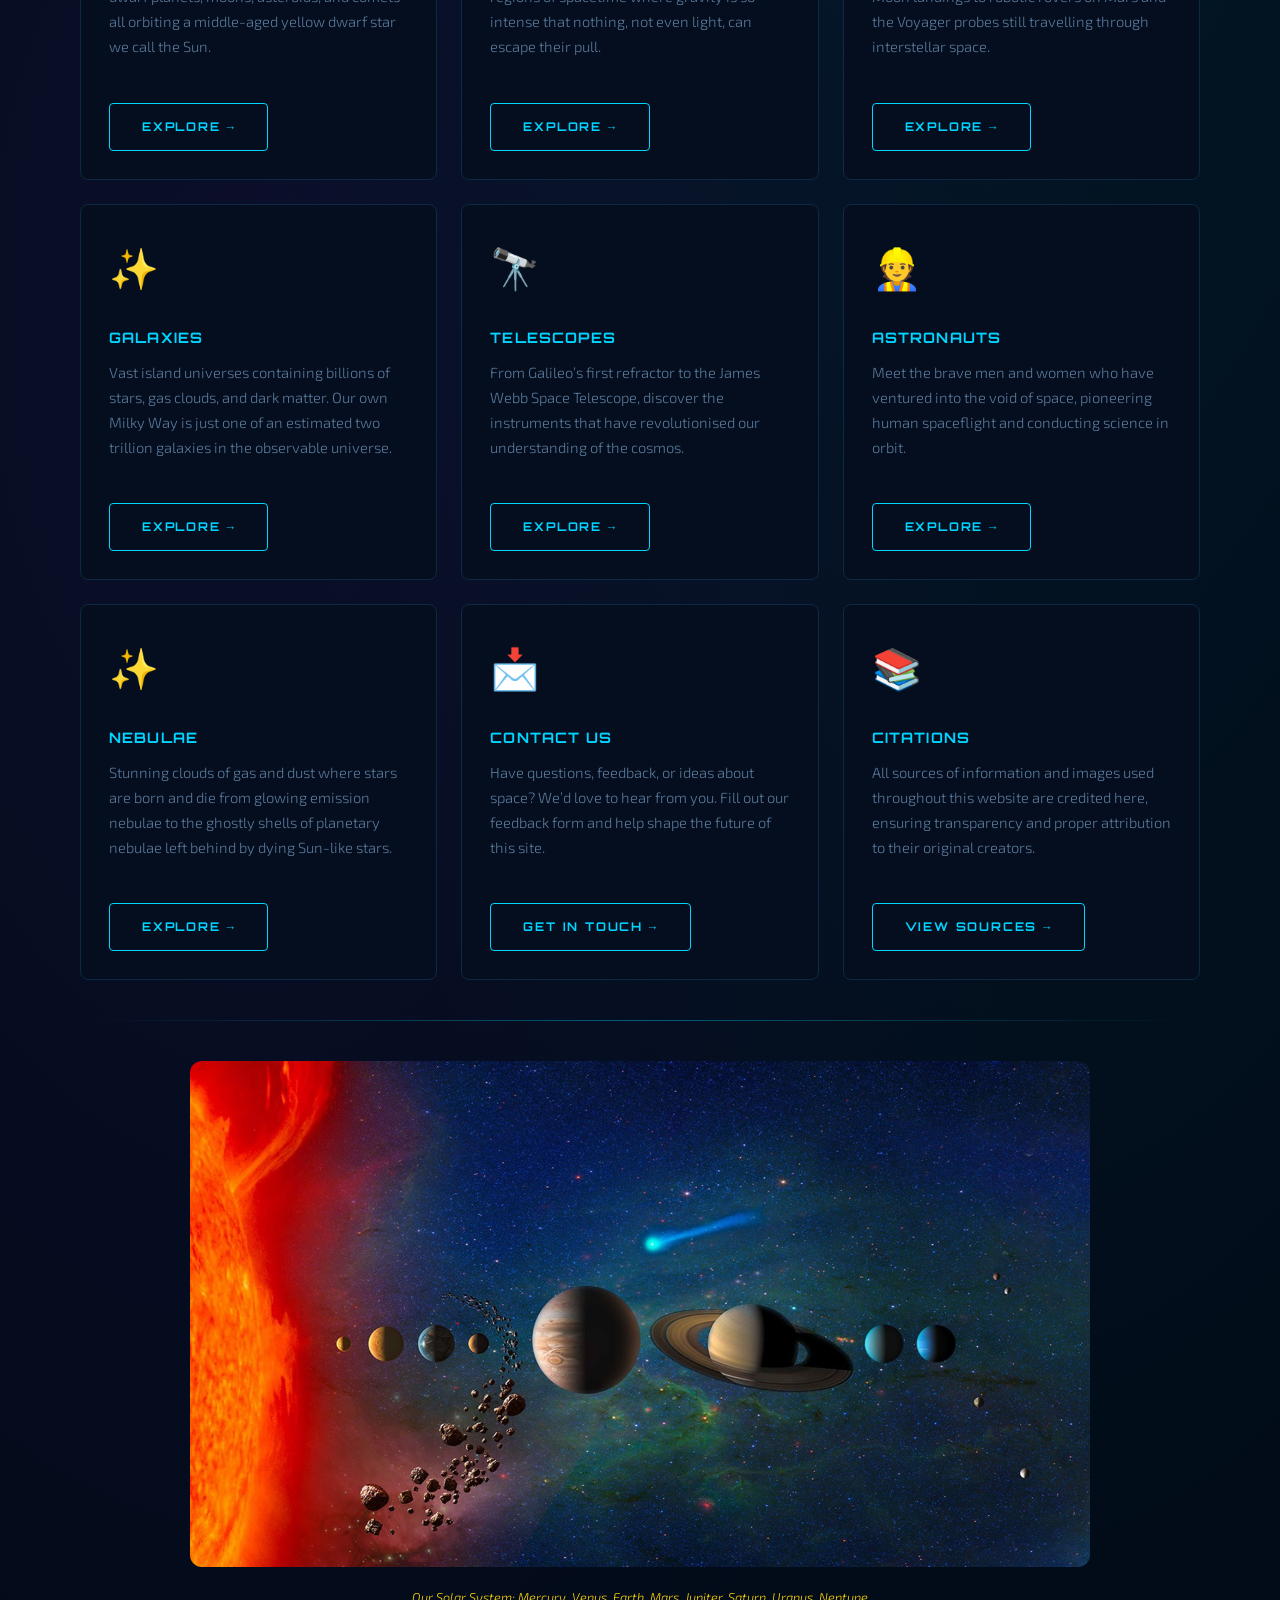
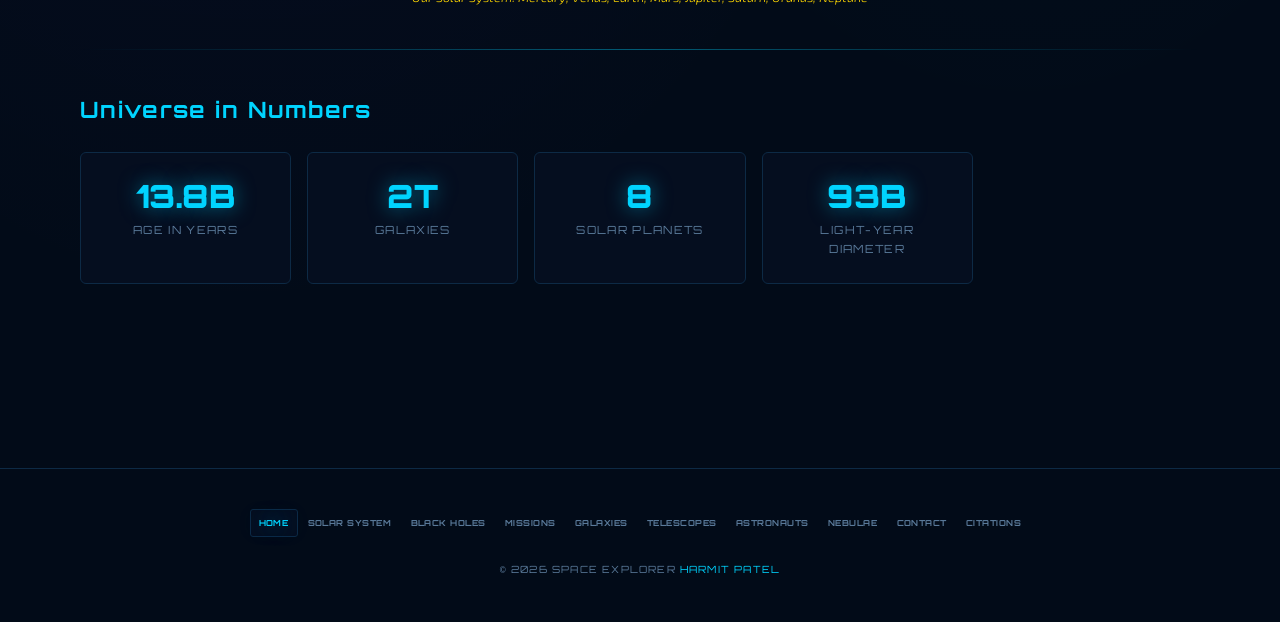
==== commit 3ca0c901: "frontend completed." ====
--- a/index.html
+++ b/index.html
@@ -1,7 +1,7 @@
 <!DOCTYPE html>
 <!-- ============================================================
      index.html - Home Page for Space Explorer Website
-     Author: Harmit Patel - COMP2057-91
+     Author: Harmit Patel -                
      Course: Introduction to the Internet
      Description: Entry point into the Space Explorer web site.
                   Introduces the theme, provides site navigation,
@@ -80,7 +80,7 @@
         <!-- Descriptive subtext beneath the main heading -->
         <p class="hero-desc">
           Venture beyond our planet and discover the breathtaking wonders
-          of deep space &mdash; from blazing supernovae to ancient galaxies
+          of deep space  from blazing supernovae to ancient galaxies
           billions of light-years away.
         </p>
 
@@ -93,7 +93,7 @@
 
       <!-- Author credit banner displayed below the hero -->
       <div class="author-credit">
-        Created by <span>Harmit Patel</span> &nbsp;&bull;&nbsp; COMP2057-91 &nbsp;&bull;&nbsp; University of Windsor
+        Created by <span>Harmit Patel</span> &nbsp;                &nbsp;
       </div>
 
       <!-- ======================================================
@@ -123,7 +123,8 @@
           lurking at the centres of galaxies, every corner of space holds something
           astonishing. <strong>Join us</strong> as we explore the science, the history,
           and the awe-inspiring beauty of the universe around us.<br />
-          This site contains nine chapters of discovery &mdash; choose any topic from the
+          <br/>
+          This site contains nine chapters of discovery  choose any topic from the
           navigation menu above, or click <em>Begin Journey</em> to start from the Solar System.
         </p>
 
@@ -144,7 +145,7 @@
             <span class="card-icon">&#9728;</span><!-- Special char: sun -->
             <h3>Solar System</h3>
             <p>
-              Our cosmic neighbourhood &mdash; eight planets, dwarf planets, moons,
+              Our cosmic neighbourhood  eight planets, dwarf planets, moons,
               asteroids, and comets all orbiting a middle-aged yellow dwarf star we call the Sun.
             </p>
             <br />
@@ -156,7 +157,7 @@
             <span class="card-icon">&#11044;</span><!-- Special char: circle -->
             <h3>Black Holes</h3>
             <p>
-              The most extreme objects in the universe &mdash; regions of spacetime where
+              The most extreme objects in the universe  regions of spacetime where
               gravity is so intense that nothing, not even light, can escape their pull.
             </p>
             <br />
@@ -216,7 +217,7 @@
             <span class="card-icon">&#10024;</span><!-- Sparkle: nebula glow -->
             <h3>Nebulae</h3>
             <p>
-              Stunning clouds of gas and dust where stars are born and die &mdash;
+              Stunning clouds of gas and dust where stars are born and die 
               from glowing emission nebulae to the ghostly shells of planetary nebulae
               left behind by dying Sun-like stars.
             </p>
@@ -263,6 +264,8 @@
             <em>Our Solar System: Mercury, Venus, Earth, Mars, Jupiter, Saturn, Uranus, Neptune</em>
           </p>
         </div>
+
+        <hr />
 
         <!-- Quick facts stats section -->
         <h2>Universe in Numbers</h2>
@@ -313,7 +316,7 @@
           </nav>
 
           <!-- Copyright notice with special HTML entities -->
-          <p>&copy; 2025 Space Explorer &mdash; <span class="footer-name">Harmit Patel</span> &bull; COMP2057-91 &bull; University of Windsor</p>
+          <p>&copy; 2026 Space Explorer  <span class="footer-name">Harmit Patel</span>                  </p>
         </div>
       </footer>
 
--- a/style.css
+++ b/style.css
@@ -1,8 +1,8 @@
 /* ============================================================
    style.css - Main Cascading Style Sheet for Space Explorer
-   Author: Harmit Patel - COMP2057-91
+   Author: Harmit Patel -                
    Course: Introduction to the Internet
-   University of Windsor - School of Computer Science
+   - School of Computer Science
    Description: Defines all global styles, animations, layout,
                 typography, colours (hex values only), and
                 visual theme for the Space Explorer website.
@@ -600,6 +600,10 @@
   clear:   both;
 }
 
+.link a{
+  text-decoration:none;
+  color:            #c8e6f5;
+}
 /* ============================================================
    IMAGE MAP CONTAINER
    ============================================================ */
@@ -728,6 +732,26 @@
   letter-spacing: 0.08em;
   color:         #c8e6f5;
 }
+
+
+.planet-badge {
+        display:      inline-block;
+        padding:      3px 10px;
+        border-radius: 20px;
+        font-size:    0.7rem;
+        font-family:  var(--font-display);
+        font-weight:  700;
+        letter-spacing: 0.1em;
+        margin-left:  8px;
+        vertical-align: middle;
+      }
+      /* Rocky planet badge colour */
+      .badge-rocky  { background: rgba(255,100,50,0.2); color: #ff8060; border: 1px solid rgba(255,100,50,0.4); }
+      /* Gas giant badge colour */
+      .badge-gas    { background: rgba(123,47,255,0.2); color: #a07fff; border: 1px solid rgba(123,47,255,0.4); }
+      /* Ice giant badge colour */
+      .badge-ice    { background: rgba(0,212,255,0.2);  color: #00d4ff; border: 1px solid rgba(0,212,255,0.3); }
+      
 
 /* ============================================================
    FOOTER  -  background #020b18
